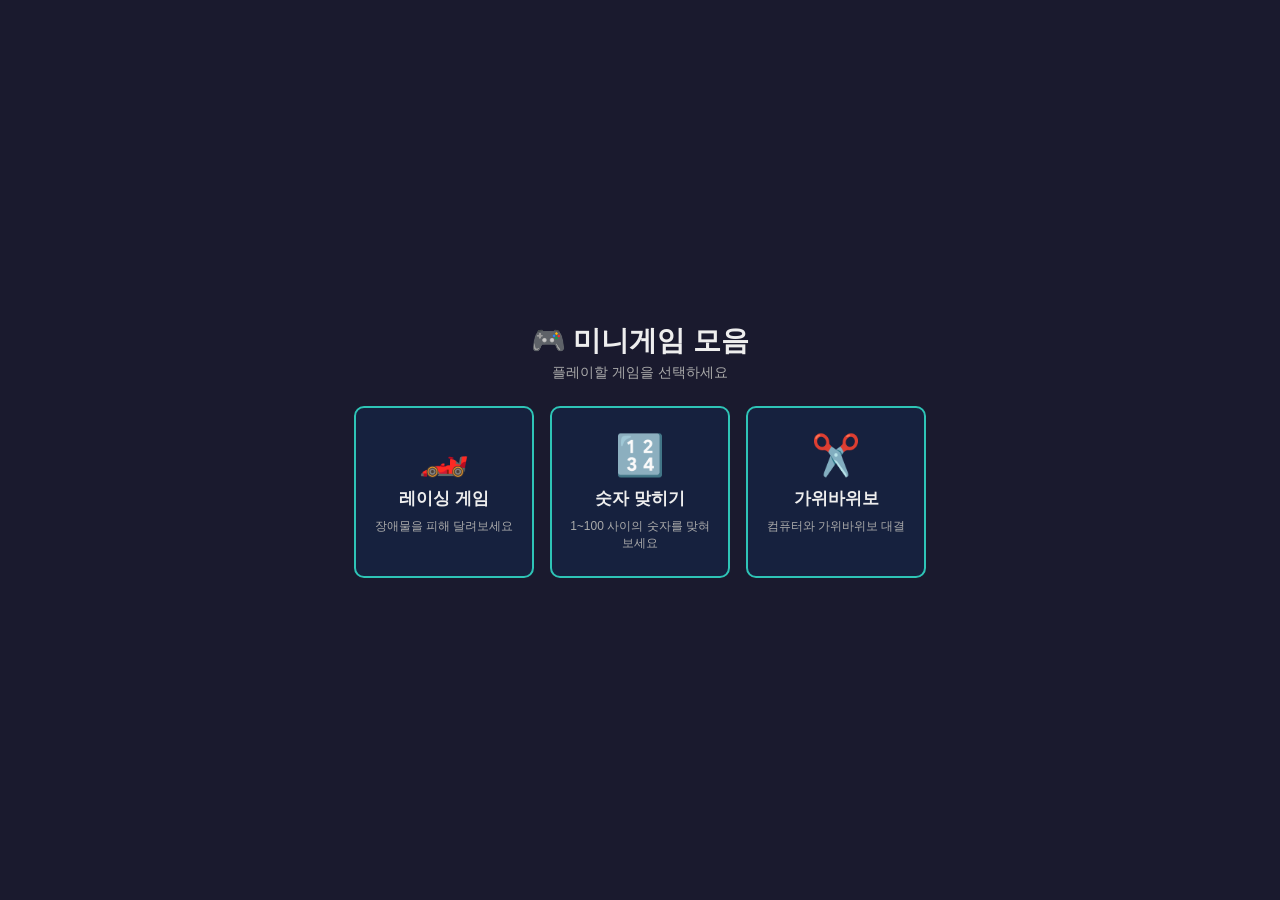
==== index.html @ c4c64aee "first commit" ====
<!DOCTYPE html>
<html lang="ko">
<head>
  <meta charset="UTF-8" />
  <title>미니게임 모음</title>
  <link rel="stylesheet" href="style.css" />
</head>
<body>
  <div class="menu-wrap">
    <h1>🎮 미니게임 모음</h1>
    <p class="subtitle">플레이할 게임을 선택하세요</p>
    <div class="card-list">
      <a class="card" href="racing_game/index.html">
        <span class="icon">🏎️</span>
        <span class="title">레이싱 게임</span>
        <span class="desc">장애물을 피해 달려보세요</span>
      </a>
      <a class="card" href="number_game/index.html">
        <span class="icon">🔢</span>
        <span class="title">숫자 맞히기</span>
        <span class="desc">1~100 사이의 숫자를 맞혀보세요</span>
      </a>
      <a class="card" href="rps_game/index.html">
        <span class="icon">✂️</span>
        <span class="title">가위바위보</span>
        <span class="desc">컴퓨터와 가위바위보 대결</span>
      </a>
    </div>
  </div>
</body>
</html>
---- style.css ----
* {
  box-sizing: border-box;
}

body {
  margin: 0;
  min-height: 100vh;
  display: flex;
  align-items: center;
  justify-content: center;
  background: #1a1a2e;
  color: #eee;
  font-family: "Segoe UI", sans-serif;
}

.menu-wrap {
  text-align: center;
  padding: 20px;
}

h1 {
  margin: 0 0 4px;
  font-size: 28px;
}

.subtitle {
  margin: 0 0 24px;
  color: #aaa;
  font-size: 14px;
}

.card-list {
  display: flex;
  gap: 16px;
  flex-wrap: wrap;
  justify-content: center;
}

.card {
  width: 180px;
  padding: 24px 16px;
  background: #16213e;
  border: 2px solid #2ec4b6;
  border-radius: 10px;
  text-decoration: none;
  color: #eee;
  display: flex;
  flex-direction: column;
  align-items: center;
  gap: 8px;
  transition: transform 0.15s, background 0.15s;
}

.card:hover {
  transform: translateY(-4px);
  background: #1f2b4d;
}

.card .icon {
  font-size: 40px;
}

.card .title {
  font-size: 17px;
  font-weight: bold;
}

.card .desc {
  font-size: 12px;
  color: #aaa;
}
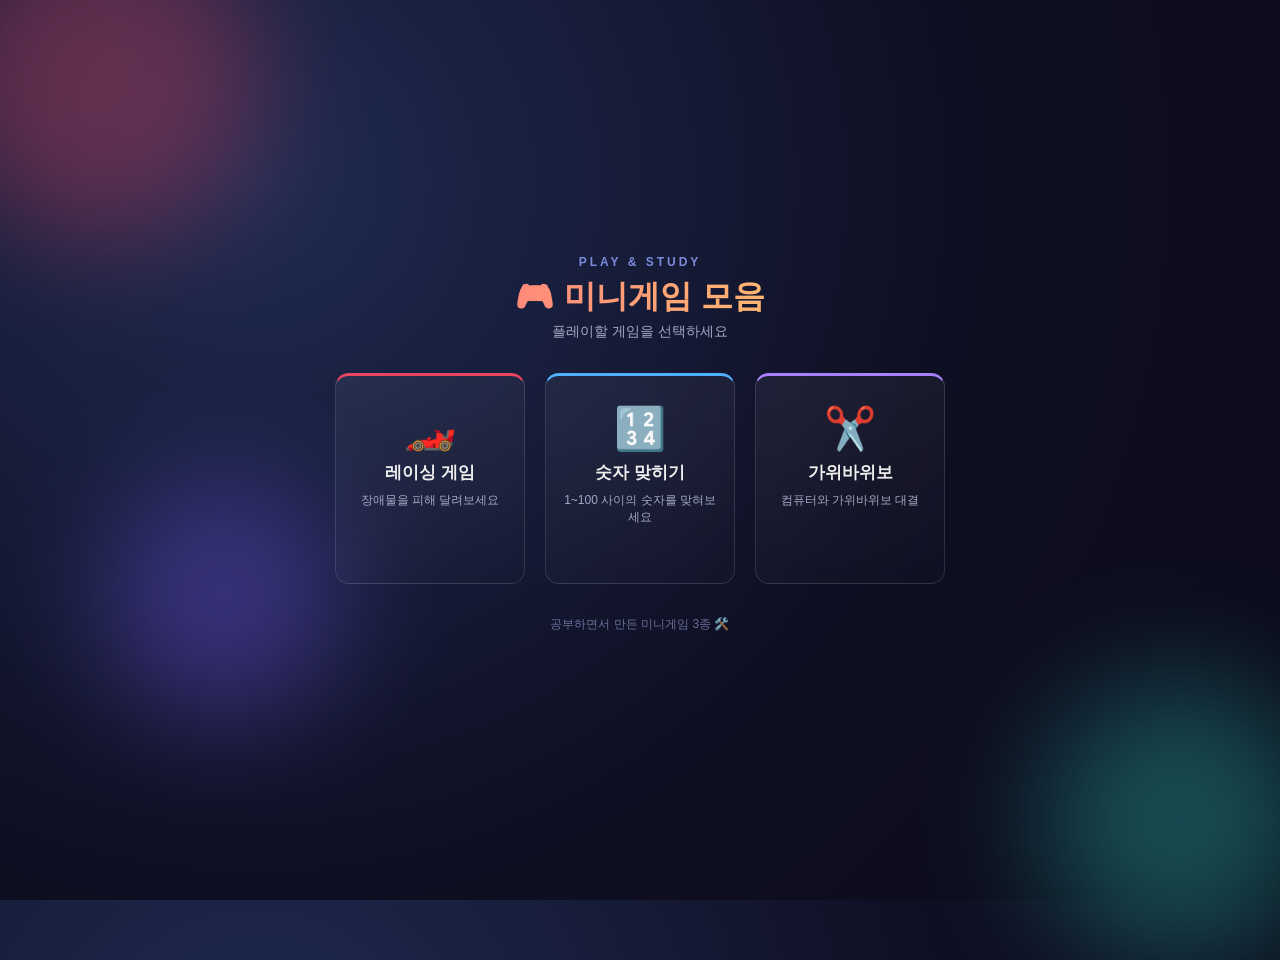
==== commit bec3b544: "first commit" ====
--- a/index.html
+++ b/index.html
@@ -6,26 +6,37 @@
   <link rel="stylesheet" href="style.css" />
 </head>
 <body>
+  <div class="bg-blob blob-a"></div>
+  <div class="bg-blob blob-b"></div>
+  <div class="bg-blob blob-c"></div>
+
   <div class="menu-wrap">
+    <p class="eyebrow">PLAY &amp; STUDY</p>
     <h1>🎮 미니게임 모음</h1>
     <p class="subtitle">플레이할 게임을 선택하세요</p>
+
     <div class="card-list">
-      <a class="card" href="racing_game/index.html">
+      <a class="card accent-racing" href="racing_game/index.html">
         <span class="icon">🏎️</span>
         <span class="title">레이싱 게임</span>
         <span class="desc">장애물을 피해 달려보세요</span>
+        <span class="play">플레이 →</span>
       </a>
-      <a class="card" href="number_game/index.html">
+      <a class="card accent-number" href="number_game/index.html">
         <span class="icon">🔢</span>
         <span class="title">숫자 맞히기</span>
         <span class="desc">1~100 사이의 숫자를 맞혀보세요</span>
+        <span class="play">플레이 →</span>
       </a>
-      <a class="card" href="rps_game/index.html">
+      <a class="card accent-rps" href="rps_game/index.html">
         <span class="icon">✂️</span>
         <span class="title">가위바위보</span>
         <span class="desc">컴퓨터와 가위바위보 대결</span>
+        <span class="play">플레이 →</span>
       </a>
     </div>
+
+    <p class="footer">공부하면서 만든 미니게임 3종 🛠️</p>
   </div>
 </body>
 </html>
--- a/style.css
+++ b/style.css
@@ -8,56 +8,147 @@
   display: flex;
   align-items: center;
   justify-content: center;
-  background: #1a1a2e;
+  background: radial-gradient(circle at 20% 20%, #1f2b52 0%, #0f0f23 55%, #0a0a18 100%);
   color: #eee;
   font-family: "Segoe UI", sans-serif;
+  overflow: hidden;
+  position: relative;
+}
+
+/* 배경에 은은하게 떠다니는 그라데이션 블롭 */
+.bg-blob {
+  position: absolute;
+  border-radius: 50%;
+  filter: blur(60px);
+  opacity: 0.35;
+  z-index: 0;
+  animation: float 12s ease-in-out infinite;
+}
+
+.blob-a {
+  width: 320px;
+  height: 320px;
+  top: -80px;
+  left: -60px;
+  background: #e94560;
+  animation-delay: 0s;
+}
+
+.blob-b {
+  width: 280px;
+  height: 280px;
+  bottom: -60px;
+  right: -40px;
+  background: #2ec4b6;
+  animation-delay: 2s;
+}
+
+.blob-c {
+  width: 240px;
+  height: 240px;
+  bottom: 20%;
+  left: 8%;
+  background: #7b61ff;
+  animation-delay: 4s;
+}
+
+@keyframes float {
+  0%, 100% {
+    transform: translate(0, 0) scale(1);
+  }
+  50% {
+    transform: translate(20px, -30px) scale(1.08);
+  }
 }
 
 .menu-wrap {
+  position: relative;
+  z-index: 1;
   text-align: center;
   padding: 20px;
 }
 
+.eyebrow {
+  margin: 0 0 6px;
+  font-size: 12px;
+  letter-spacing: 3px;
+  color: #7b8bdb;
+  font-weight: 600;
+}
+
 h1 {
   margin: 0 0 4px;
-  font-size: 28px;
+  font-size: 32px;
+  background: linear-gradient(90deg, #ff6b81, #ffd56b);
+  -webkit-background-clip: text;
+  background-clip: text;
+  color: transparent;
 }
 
 .subtitle {
-  margin: 0 0 24px;
-  color: #aaa;
+  margin: 0 0 32px;
+  color: #a3a8c3;
   font-size: 14px;
 }
 
 .card-list {
   display: flex;
-  gap: 16px;
+  gap: 20px;
   flex-wrap: wrap;
   justify-content: center;
 }
 
 .card {
-  width: 180px;
-  padding: 24px 16px;
-  background: #16213e;
-  border: 2px solid #2ec4b6;
-  border-radius: 10px;
+  --accent: #2ec4b6;
+  width: 190px;
+  padding: 28px 18px;
+  background: linear-gradient(160deg, rgba(255, 255, 255, 0.06), rgba(255, 255, 255, 0.01));
+  backdrop-filter: blur(6px);
+  border: 1px solid rgba(255, 255, 255, 0.12);
+  border-top: 3px solid var(--accent);
+  border-radius: 14px;
   text-decoration: none;
   color: #eee;
   display: flex;
   flex-direction: column;
   align-items: center;
   gap: 8px;
-  transition: transform 0.15s, background 0.15s;
+  transition: transform 0.2s ease, box-shadow 0.2s ease, border-color 0.2s ease;
+  animation: fadeInUp 0.5s ease both;
+}
+
+.card:nth-child(1) { animation-delay: 0.05s; }
+.card:nth-child(2) { animation-delay: 0.15s; }
+.card:nth-child(3) { animation-delay: 0.25s; }
+
+@keyframes fadeInUp {
+  from {
+    opacity: 0;
+    transform: translateY(16px);
+  }
+  to {
+    opacity: 1;
+    transform: translateY(0);
+  }
 }
 
 .card:hover {
-  transform: translateY(-4px);
-  background: #1f2b4d;
+  transform: translateY(-8px) scale(1.03);
+  box-shadow: 0 12px 28px -8px var(--accent);
+  border-color: var(--accent);
 }
 
+.card.accent-racing { --accent: #e94560; }
+.card.accent-number { --accent: #4fb0ff; }
+.card.accent-rps { --accent: #a880ff; }
+
 .card .icon {
-  font-size: 40px;
+  font-size: 42px;
+  transition: transform 0.2s ease;
+}
+
+.card:hover .icon {
+  transform: scale(1.15) rotate(-4deg);
 }
 
 .card .title {
@@ -67,5 +158,27 @@
 
 .card .desc {
   font-size: 12px;
-  color: #aaa;
+  color: #a3a8c3;
+  min-height: 32px;
 }
+
+.card .play {
+  margin-top: 4px;
+  font-size: 12px;
+  font-weight: 600;
+  color: var(--accent);
+  opacity: 0;
+  transform: translateY(4px);
+  transition: opacity 0.2s ease, transform 0.2s ease;
+}
+
+.card:hover .play {
+  opacity: 1;
+  transform: translateY(0);
+}
+
+.footer {
+  margin-top: 32px;
+  font-size: 12px;
+  color: #6b7099;
+}
